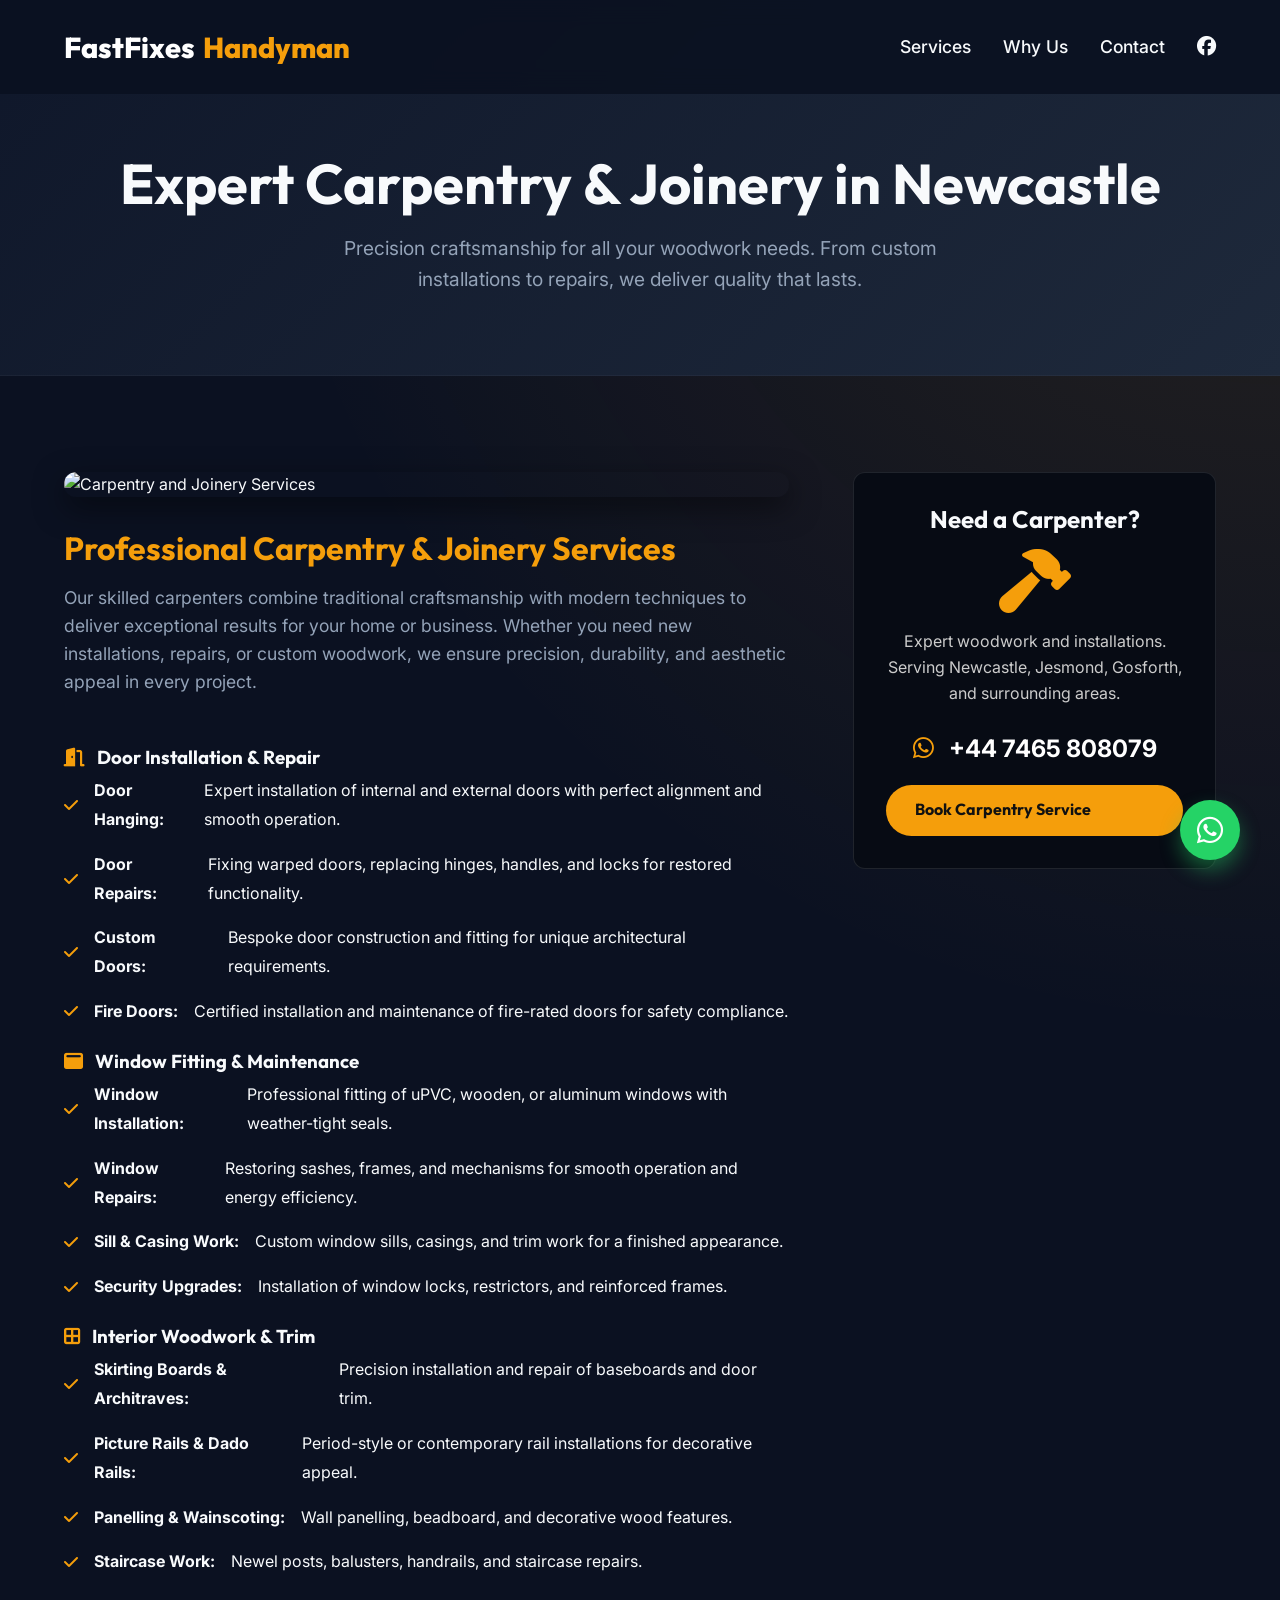
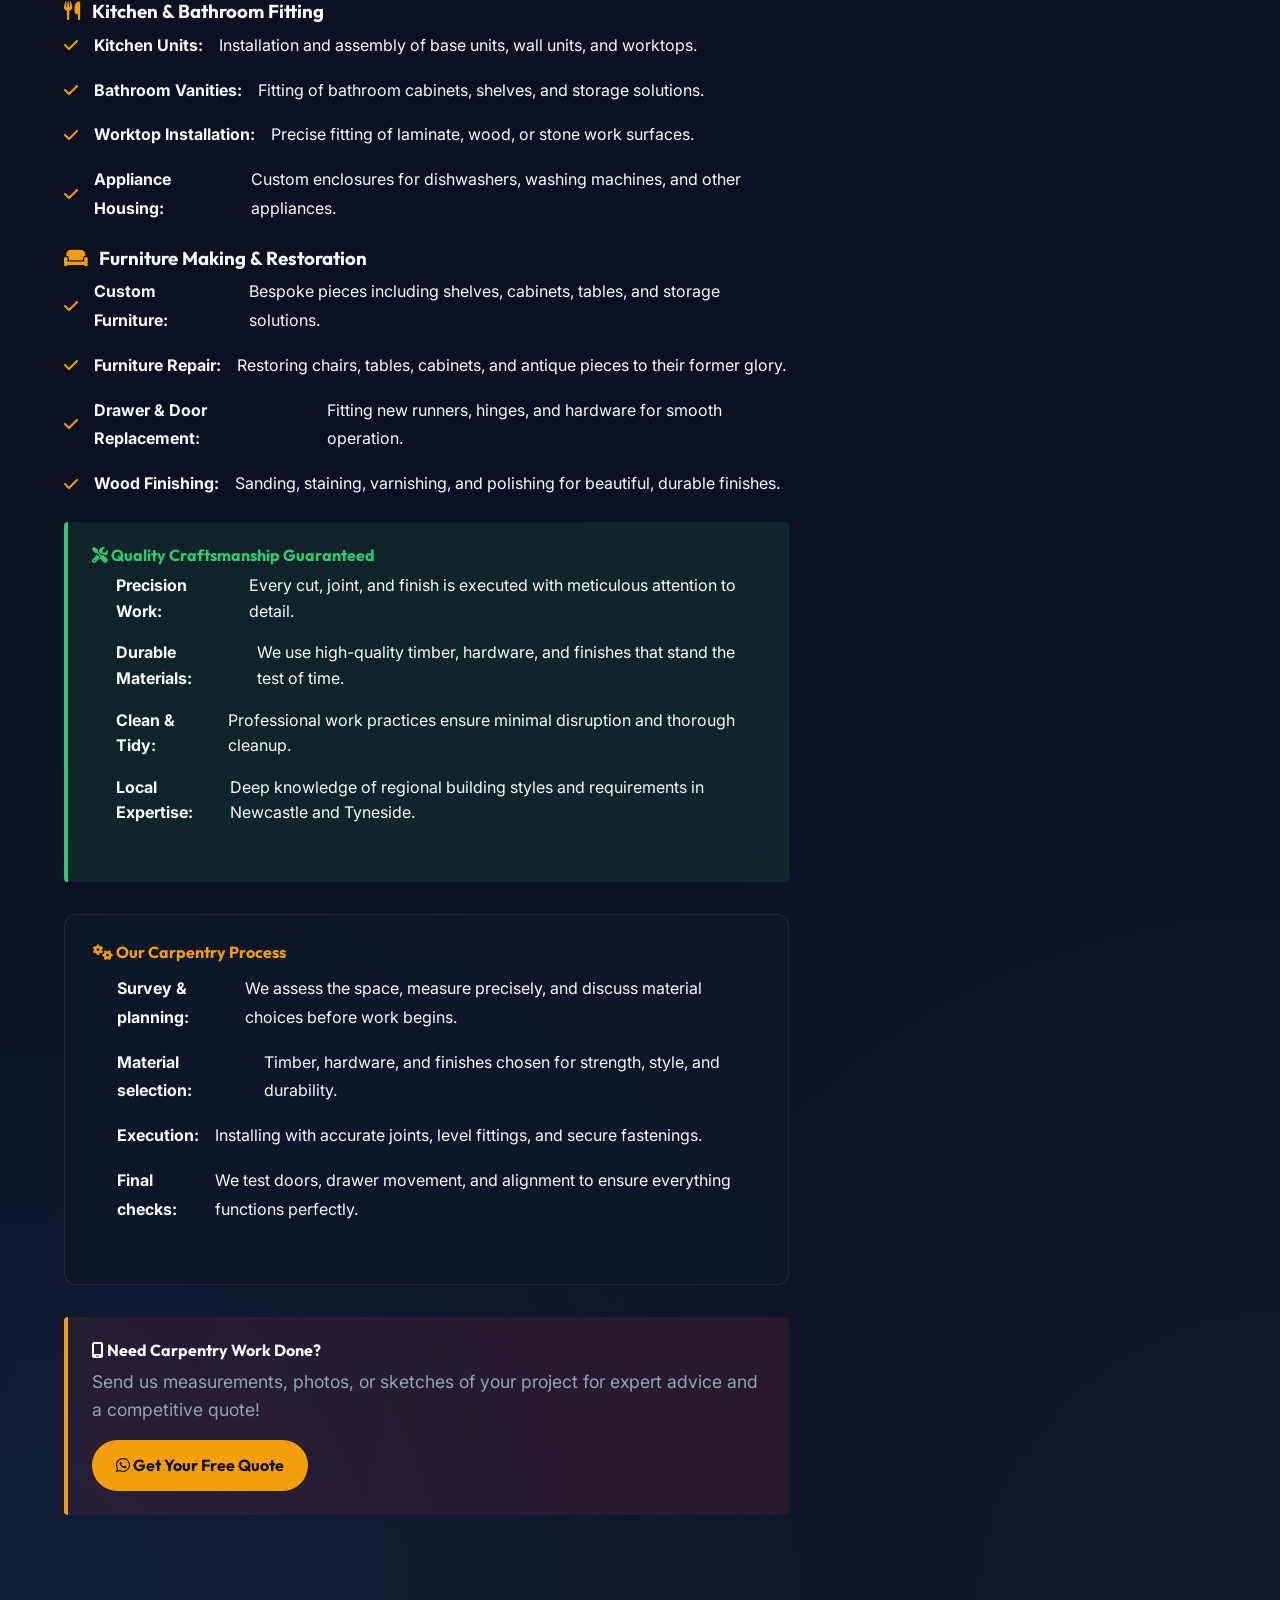
==== carpentry-joinery.html @ 3e8a2a98 "Add files via upload" ====
<!DOCTYPE html>
<html lang="en">
<head>
    <meta charset="UTF-8">
    <meta name="viewport" content="width=device-width, initial-scale=1.0">
    <title>Professional Carpentry & Joinery Services in Newcastle | FastFixes</title>
    <link rel="icon" href="assets/favicon.jpg" type="image/jpeg">
    <meta name="description" content="Expert carpentry and joinery services in Newcastle upon Tyne. Door hanging, window fitting, flooring, kitchen units, custom woodwork. Precision craftsmanship for homes and businesses.">
    <meta name="keywords" content="carpentry newcastle upon tyne, joinery services gosforth, door hanging jesmond, window fitting gateshead, flooring installation tyneside, kitchen fitting newcastle, custom woodwork">
    <meta name="geo.region" content="GB-NNY">
    <meta name="geo.placename" content="Newcastle upon Tyne">
    <meta name="geo.position" content="54.9783;-1.6178">
    <link rel="stylesheet" href="https://cdnjs.cloudflare.com/ajax/libs/font-awesome/6.4.0/css/all.min.css">
    <link rel="stylesheet" href="index.css">

    <!-- Schema.org Structured Data -->
    <script type="application/ld+json">
    {
        "@context": "https://schema.org",
        "@type": "Service",
        "name": "Carpentry & Joinery Services",
        "description": "Expert carpentry and joinery services in Newcastle upon Tyne. Door hanging, window fitting, flooring, kitchen units, custom woodwork. Precision craftsmanship for homes and businesses.",
        "provider": {
            "@type": "LocalBusiness",
            "@id": "https://handyman.fastfixes.co.uk/#organization",
            "name": "FastFixes Handyman",
            "telephone": "+44 7465 808079",
            "address": {
                "@type": "PostalAddress",
                "addressLocality": "Newcastle upon Tyne",
                "addressCountry": "GB"
            }
        },
        "areaServed": {
            "@type": "City",
            "name": "Newcastle upon Tyne"
        },
        "serviceType": "Carpentry and Joinery",
        "offers": {
            "@type": "Offer",
            "priceCurrency": "GBP",
            "availability": "https://schema.org/InStock"
        },
        "hasOfferCatalog": {
            "@type": "OfferCatalog",
            "name": "Carpentry Services",
            "itemListElement": [
                {
                    "@type": "Offer",
                    "itemOffered": {
                        "@type": "Service",
                        "name": "Door Installation",
                        "description": "Expert door hanging and repair services"
                    }
                },
                {
                    "@type": "Offer",
                    "itemOffered": {
                        "@type": "Service",
                        "name": "Window Fitting",
                        "description": "Professional window installation and repair"
                    }
                },
                {
                    "@type": "Offer",
                    "itemOffered": {
                        "@type": "Service",
                        "name": "Kitchen Fitting",
                        "description": "Kitchen unit installation and worktop fitting"
                    }
                },
                {
                    "@type": "Offer",
                    "itemOffered": {
                        "@type": "Service",
                        "name": "Custom Woodwork",
                        "description": "Bespoke furniture and woodwork creation"
                    }
                }
            ]
        }
    }
    </script>
</head>
<body>
    <!-- Floating WhatsApp Button -->
    <a href="https://wa.me/447465808079" target="_blank" class="whatsapp-float" aria-label="Contact FastFixes on WhatsApp">
        <i class="fa-brands fa-whatsapp"></i>
    </a>

    <header style="background: rgba(11, 17, 33, 0.9); backdrop-filter: blur(12px);">
        <div class="container nav-container">
            <a href="index.html" class="logo">FastFixes <span>Handyman</span></a>
            <ul class="nav-links">
                <li><a href="index.html#services">Services</a></li>
                <li><a href="index.html#why-us">Why Us</a></li>
                <li><a href="index.html#contact">Contact</a></li>
                <li><a href="https://facebook.com/" target="_blank" aria-label="Visit our Facebook page"><i class="fa-brands fa-facebook" style="font-size: 1.2rem;"></i></a></li>
            </ul>
            <div class="hamburger">
                <i class="fa-solid fa-bars"></i>
            </div>
        </div>
    </header>

    <section class="service-hero">
        <div class="container text-center">
            <h1>Expert Carpentry & Joinery in Newcastle</h1>
            <p>Precision craftsmanship for all your woodwork needs. From custom installations to repairs, we deliver quality that lasts.</p>
        </div>
    </section>

    <section class="section">
        <div class="container service-details">
            <div class="service-desc">
                <img src="assets/carpentry_joinery.jpg" alt="Carpentry and Joinery Services" style="width:100%; max-height: 500px; object-fit: cover; border-radius: 12px; margin-bottom: 2rem; box-shadow: 0 10px 30px rgba(0,0,0,0.5);">

                <h2 style="font-size: 2rem; color: var(--primary); margin-bottom: 1rem;">Professional Carpentry & Joinery Services</h2>
                <p>Our skilled carpenters combine traditional craftsmanship with modern techniques to deliver exceptional results for your home or business. Whether you need new installations, repairs, or custom woodwork, we ensure precision, durability, and aesthetic appeal in every project.</p>
                <br>

                <h3><i class="fa-solid fa-door-open" style="color: var(--primary); margin-right: 8px;"></i> Door Installation & Repair</h3>
                <ul style="margin-top: 0.5rem; line-height: 1.8; margin-bottom: 1.5rem;">
                    <li><i class="fa-solid fa-check text-primary"></i> <strong>Door Hanging:</strong> Expert installation of internal and external doors with perfect alignment and smooth operation.</li>
                    <li><i class="fa-solid fa-check text-primary"></i> <strong>Door Repairs:</strong> Fixing warped doors, replacing hinges, handles, and locks for restored functionality.</li>
                    <li><i class="fa-solid fa-check text-primary"></i> <strong>Custom Doors:</strong> Bespoke door construction and fitting for unique architectural requirements.</li>
                    <li><i class="fa-solid fa-check text-primary"></i> <strong>Fire Doors:</strong> Certified installation and maintenance of fire-rated doors for safety compliance.</li>
                </ul>

                <h3><i class="fa-solid fa-window-maximize" style="color: var(--primary); margin-right: 8px;"></i> Window Fitting & Maintenance</h3>
                <ul style="margin-top: 0.5rem; line-height: 1.8; margin-bottom: 1.5rem;">
                    <li><i class="fa-solid fa-check text-primary"></i> <strong>Window Installation:</strong> Professional fitting of uPVC, wooden, or aluminum windows with weather-tight seals.</li>
                    <li><i class="fa-solid fa-check text-primary"></i> <strong>Window Repairs:</strong> Restoring sashes, frames, and mechanisms for smooth operation and energy efficiency.</li>
                    <li><i class="fa-solid fa-check text-primary"></i> <strong>Sill & Casing Work:</strong> Custom window sills, casings, and trim work for a finished appearance.</li>
                    <li><i class="fa-solid fa-check text-primary"></i> <strong>Security Upgrades:</strong> Installation of window locks, restrictors, and reinforced frames.</li>
                </ul>

                <h3><i class="fa-solid fa-border-all" style="color: var(--primary); margin-right: 8px;"></i> Interior Woodwork & Trim</h3>
                <ul style="margin-top: 0.5rem; line-height: 1.8; margin-bottom: 1.5rem;">
                    <li><i class="fa-solid fa-check text-primary"></i> <strong>Skirting Boards & Architraves:</strong> Precision installation and repair of baseboards and door trim.</li>
                    <li><i class="fa-solid fa-check text-primary"></i> <strong>Picture Rails & Dado Rails:</strong> Period-style or contemporary rail installations for decorative appeal.</li>
                    <li><i class="fa-solid fa-check text-primary"></i> <strong>Panelling & Wainscoting:</strong> Wall panelling, beadboard, and decorative wood features.</li>
                    <li><i class="fa-solid fa-check text-primary"></i> <strong>Staircase Work:</strong> Newel posts, balusters, handrails, and staircase repairs.</li>
                </ul>

                <h3><i class="fa-solid fa-utensils" style="color: var(--primary); margin-right: 8px;"></i> Kitchen & Bathroom Fitting</h3>
                <ul style="margin-top: 0.5rem; line-height: 1.8; margin-bottom: 1.5rem;">
                    <li><i class="fa-solid fa-check text-primary"></i> <strong>Kitchen Units:</strong> Installation and assembly of base units, wall units, and worktops.</li>
                    <li><i class="fa-solid fa-check text-primary"></i> <strong>Bathroom Vanities:</strong> Fitting of bathroom cabinets, shelves, and storage solutions.</li>
                    <li><i class="fa-solid fa-check text-primary"></i> <strong>Worktop Installation:</strong> Precise fitting of laminate, wood, or stone work surfaces.</li>
                    <li><i class="fa-solid fa-check text-primary"></i> <strong>Appliance Housing:</strong> Custom enclosures for dishwashers, washing machines, and other appliances.</li>
                </ul>

                <h3><i class="fa-solid fa-couch" style="color: var(--primary); margin-right: 8px;"></i> Furniture Making & Restoration</h3>
                <ul style="margin-top: 0.5rem; line-height: 1.8; margin-bottom: 1.5rem;">
                    <li><i class="fa-solid fa-check text-primary"></i> <strong>Custom Furniture:</strong> Bespoke pieces including shelves, cabinets, tables, and storage solutions.</li>
                    <li><i class="fa-solid fa-check text-primary"></i> <strong>Furniture Repair:</strong> Restoring chairs, tables, cabinets, and antique pieces to their former glory.</li>
                    <li><i class="fa-solid fa-check text-primary"></i> <strong>Drawer & Door Replacement:</strong> Fitting new runners, hinges, and hardware for smooth operation.</li>
                    <li><i class="fa-solid fa-check text-primary"></i> <strong>Wood Finishing:</strong> Sanding, staining, varnishing, and polishing for beautiful, durable finishes.</li>
                </ul>

                <div style="background: rgba(46, 204, 113, 0.1); border-left: 4px solid #2ecc71; padding: 1.5rem; border-radius: 4px; margin-top: 1rem; margin-bottom: 2rem;">
                    <h4 style="margin-bottom: 0.5rem; color: #2ecc71;"><i class="fa-solid fa-tools"></i> Quality Craftsmanship Guaranteed</h4>
                    <ul style="margin-left: 1.5rem; margin-top: 0.5rem;">
                        <li><strong>Precision Work:</strong> Every cut, joint, and finish is executed with meticulous attention to detail.</li>
                        <li><strong>Durable Materials:</strong> We use high-quality timber, hardware, and finishes that stand the test of time.</li>
                        <li><strong>Clean & Tidy:</strong> Professional work practices ensure minimal disruption and thorough cleanup.</li>
                        <li><strong>Local Expertise:</strong> Deep knowledge of regional building styles and requirements in Newcastle and Tyneside.</li>
                    </ul>
                </div>

                <div style="background: rgba(15, 23, 42, 0.95); border-radius: 12px; border: 1px solid rgba(245, 158, 11, 0.12); padding: 1.75rem; margin-bottom: 2rem;">
                    <h4 style="margin-bottom: 0.75rem; color: var(--primary);"><i class="fa-solid fa-cogs"></i> Our Carpentry Process</h4>
                    <ul style="margin-left: 1.5rem; margin-top: 0.5rem; color: var(--text-main); line-height: 1.8;">
                        <li><strong>Survey & planning:</strong> We assess the space, measure precisely, and discuss material choices before work begins.</li>
                        <li><strong>Material selection:</strong> Timber, hardware, and finishes chosen for strength, style, and durability.</li>
                        <li><strong>Execution:</strong> Installing with accurate joints, level fittings, and secure fastenings.</li>
                        <li><strong>Final checks:</strong> We test doors, drawer movement, and alignment to ensure everything functions perfectly.</li>
                    </ul>
                </div>

                <div style="background: rgba(230, 57, 70, 0.1); border-left: 4px solid var(--primary); padding: 1.5rem; border-radius: 4px;">
                    <h4 style="margin-bottom: 0.5rem;"><i class="fa-solid fa-mobile-screen"></i> Need Carpentry Work Done?</h4>
                    <p style="margin-bottom: 1rem;">Send us measurements, photos, or sketches of your project for expert advice and a competitive quote!</p>
                    <a href="https://wa.me/447465808079" target="_blank" class="btn" style="display: inline-block; padding: 0.8rem 1.5rem;"><i class="fa-brands fa-whatsapp"></i> Get Your Free Quote</a>
                </div>
            </div>

            <div class="service-sidebar" style="background: #070B14; border: 1px solid rgba(255,255,255,0.1); padding: 2rem; border-radius: 12px; height: fit-content; text-align: center;">
                <h3 style="margin-bottom: 1rem;">Need a Carpenter?</h3>
                <i class="fa-solid fa-hammer text-primary" style="font-size: 4rem; margin-bottom: 1rem;"></i>
                <p style="margin-bottom: 1.5rem; color: #ccc;">Expert woodwork and installations. Serving Newcastle, Jesmond, Gosforth, and surrounding areas.</p>
                <div style="font-size: 1.5rem; font-weight: bold; margin-bottom: 1rem; color: white;">
                    <i class="fa-brands fa-whatsapp text-primary" style="margin-right: 10px;"></i>
                    <a href="https://wa.me/447465808079" style="color: white; text-decoration: none;">+44 7465 808079</a>
                </div>
                <a href="https://wa.me/447465808079" target="_blank" class="btn" style="width: 100%;">Book Carpentry Service</a>
            </div>
        </div>
    </section>
</body>
</html>
---- index.css ----
@import url('https://fonts.googleapis.com/css2?family=Outfit:wght@300;400;500;600;700;800&family=Inter:wght@400;500;600&display=swap');

:root {
  --bg-color: #0B1121;
  --bg-card: #151E32;
  --bg-card-hover: #1E293B;
  --text-main: #F8FAFC;
  --text-muted: #94A3B8;
  --primary: #F59E0B; /* Vibrant amber/gold */
  --primary-hover: #D97706;
  --accent: #3B82F6; /* Blue contrast */
  --accent-secondary: #10B981; /* Emerald green */
  --accent-warm: #F97316; /* Warm orange */
  --transition: all 0.3s cubic-bezier(0.4, 0, 0.2, 1);
  --radius: 12px;
  --shadow: 0 24px 48px rgba(0, 0, 0, 0.32);
  --bg-gradient: radial-gradient(circle at top right, rgba(245, 158, 11, 0.12), transparent 30%), radial-gradient(circle at bottom left, rgba(59, 130, 246, 0.1), transparent 25%);
  --space-xs: 0.5rem;
  --space-sm: 1rem;
  --space-md: 2rem;
  --space-lg: 3rem;
}

* {
  margin: 0;
  padding: 0;
  box-sizing: border-box;
}

html {
  scroll-behavior: smooth;
  font-family: 'Inter', sans-serif;
  background-color: var(--bg-color);
  color: var(--text-main);
  line-height: 1.6;
}

h1, h2, h3, h4, h5, h6 {
  font-family: 'Outfit', sans-serif;
  font-weight: 700;
  line-height: 1.2;
}

a {
  text-decoration: none;
  color: inherit;
  transition: var(--transition);
}

img {
  max-width: 100%;
  height: auto;
  display: block;
}

/* Typography & Utilities */
.text-primary { color: var(--primary); }
.text-center { text-align: center; }
.section-title {
  font-size: 2.5rem;
  margin-bottom: 1rem;
  text-align: center;
}
.section-subtitle {
  text-align: center;
  color: var(--text-muted);
  max-width: 600px;
  margin: 0 auto 4rem auto;
  font-size: 1.1rem;
}

.container {
  max-width: 1200px;
  margin: 0 auto;
  padding: 0 1.5rem;
}

.section {
  padding: 6rem 0;
}

/* Design recommendation helpers */
.design-recommendations {
  display: grid;
  gap: 3rem;
}
.design-section {
  background: linear-gradient(180deg, rgba(21, 30, 50, 0.95), rgba(15, 23, 42, 0.95));
  border: 1px solid rgba(245, 158, 11, 0.12);
  border-radius: var(--radius);
  padding: 2.5rem;
  box-shadow: 0 20px 40px rgba(0, 0, 0, 0.25);
}
.design-section h2 {
  font-size: 2rem;
  margin-bottom: 1.5rem;
}
.rec-grid {
  display: grid;
  grid-template-columns: repeat(auto-fit, minmax(240px, 1fr));
  gap: 1.5rem;
}
.rec-item {
  background: rgba(255, 255, 255, 0.03);
  border-radius: 1rem;
  border: 1px solid rgba(255, 255, 255, 0.08);
  padding: 1.5rem;
}
.rec-item h4 {
  margin-bottom: 0.85rem;
}
.rec-item code {
  display: block;
  margin-top: 0.75rem;
  padding: 1rem;
  border-radius: 0.75rem;
  background: rgba(15, 23, 42, 0.8);
  color: var(--text-main);
  font-size: 0.95rem;
  overflow-x: auto;
}
.priority-section {
  border-color: rgba(59, 130, 246, 0.2);
}

/* Header & Nav */
header {
  position: fixed;
  top: 0;
  left: 0;
  width: 100%;
  padding: 1.5rem 0;
  z-index: 1000;
  transition: var(--transition);
  background: transparent;
}
header.scrolled {
  background: rgba(11, 17, 33, 0.9);
  backdrop-filter: blur(12px);
  padding: 1rem 0;
  box-shadow: 0 4px 30px rgba(0, 0, 0, 0.5);
}

.nav-container {
  display: flex;
  justify-content: space-between;
  align-items: center;
}

.logo {
  font-family: 'Outfit', sans-serif;
  font-size: 1.8rem;
  font-weight: 800;
  color: #fff;
  display: flex;
  align-items: center;
  gap: 0.5rem;
}
.logo span {
  color: var(--primary);
}

.nav-links {
  display: flex;
  gap: 2rem;
  list-style: none;
}
.nav-links a {
  font-weight: 500;
  font-size: 1.1rem;
  position: relative;
}
.nav-links a::after {
  content: '';
  position: absolute;
  bottom: -4px;
  left: 0;
  width: 0%;
  height: 2px;
  background-color: var(--primary);
  transition: var(--transition);
}
.nav-links a:hover::after {
  width: 100%;
}

.btn {
  display: inline-flex;
  align-items: center;
  gap: 0.5rem;
  background-color: var(--primary);
  color: #111;
  padding: 0.8rem 1.8rem;
  border-radius: 50px;
  font-weight: 700;
  font-family: 'Outfit', sans-serif;
  transition: var(--transition);
  cursor: pointer;
  border: none;
}
.btn:hover {
  background-color: var(--primary-hover);
  transform: translateY(-2px);
  box-shadow: 0 10px 20px rgba(245, 158, 11, 0.3);
}

.btn-outline {
  background-color: transparent;
  border: 2px solid var(--primary);
  color: var(--primary);
}
.btn-outline:hover {
  background-color: var(--primary);
  color: #111;
}

/* Mobile Menu */
.hamburger {
  display: none;
  cursor: pointer;
  font-size: 1.5rem;
  color: var(--primary);
}

/* Hero Section */
.hero {
  height: 100vh;
  min-height: 600px;
  display: flex;
  align-items: center;
  position: relative;
  overflow: hidden;
  padding-top: 80px;
}
.hero-bg {
  position: absolute;
  top: 0;
  left: 0;
  width: 100%;
  height: 100%;
  background-size: cover;
  background-position: center;
  z-index: -2;
  filter: brightness(0.4);
}
.hero-gradient {
  position: absolute;
  top: 0;
  left: 0;
  width: 100%;
  height: 100%;
  background: linear-gradient(135deg, rgba(11,17,33,1) 0%, rgba(11,17,33,0.3) 100%);
  z-index: -1;
}

.hero-content {
  max-width: 800px;
}
.hero-tag {
  display: inline-block;
  padding: 0.4rem 1rem;
  background: rgba(245, 158, 11, 0.2);
  color: var(--primary);
  border-radius: 50px;
  font-size: 0.9rem;
  font-weight: 600;
  margin-bottom: 1.5rem;
  border: 1px solid rgba(245, 158, 11, 0.3);
}
.hero h1 {
  font-size: 4rem;
  margin-bottom: 1.5rem;
}
.hero p {
  font-size: 1.2rem;
  color: var(--text-muted);
  margin-bottom: 2.5rem;
  max-width: 600px;
}

.hero-btns {
  display: flex;
  gap: 1rem;
}

/* Services Grid */
.services-grid {
  display: grid;
  grid-template-columns: repeat(auto-fit, minmax(320px, 1fr));
  gap: 2rem;
}

.service-card {
  background: var(--bg-card);
  border-radius: var(--radius);
  overflow: hidden;
  transition: var(--transition);
  border: 1px solid rgba(255, 255, 255, 0.05);
  position: relative;
  top: 0;
}
.service-card:hover {
  transform: translateY(-10px);
  box-shadow: 0 20px 40px rgba(0, 0, 0, 0.4);
  background: var(--bg-card-hover);
  border-color: rgba(245, 158, 11, 0.3);
}

.service-img-wrapper {
  height: 220px;
  overflow: hidden;
  position: relative;
}

/* Use abstract gradients for services without images */
.service-img-wrapper.abstract-1 { background: linear-gradient(135deg, #FF9A9E 0%, #FECFEF 99%, #FECFEF 100%); }
.service-img-wrapper.abstract-2 { background: linear-gradient(120deg, #84fab0 0%, #8fd3f4 100%); }
.service-img-wrapper.abstract-3 { background: linear-gradient(120deg, #e0c3fc 0%, #8ec5fc 100%); }
.service-img-wrapper.abstract-4 { background: linear-gradient(120deg, #fccb90 0%, #d57eeb 100%); }
.service-img-wrapper.abstract-5 { background: linear-gradient(120deg, #f093fb 0%, #f5576c 100%); }
.service-img-wrapper.abstract-6 { background: linear-gradient(120deg, #4facfe 0%, #00f2fe 100%); }
.service-img-wrapper.abstract-7 { background: linear-gradient(120deg, #43e97b 0%, #38f9d7 100%); }

.service-img-wrapper img {
  width: 100%;
  height: 100%;
  object-fit: cover;
  transition: transform 0.6s ease;
}
.service-card:hover .service-img-wrapper img {
  transform: scale(1.1);
}
.service-img-wrapper::after {
  content: '';
  position: absolute;
  bottom: 0;
  left: 0;
  width: 100%;
  height: 50%;
  background: linear-gradient(to top, var(--bg-card), transparent);
}

.service-content {
  padding: 2rem;
}
.service-content h3 {
  font-size: 1.5rem;
  margin-bottom: 1rem;
}
.service-content p {
  color: var(--text-muted);
  margin-bottom: 1.5rem;
  font-size: 0.95rem;
}
.service-link {
  color: var(--primary);
  font-weight: 600;
  display: inline-flex;
  align-items: center;
  gap: 0.5rem;
}
.service-link:hover {
  color: var(--primary-hover);
  gap: 0.8rem;
}

/* Floating WhatsApp Button */
.whatsapp-float {
  position: fixed;
  width: 60px;
  height: 60px;
  bottom: 40px;
  right: 40px;
  background-color: #25d366;
  color: #FFF;
  border-radius: 50px;
  text-align: center;
  font-size: 30px;
  box-shadow: 0 10px 20px rgba(37, 211, 102, 0.4);
  z-index: 100;
  display: flex;
  align-items: center;
  justify-content: center;
  transition: all 0.3s ease;
  text-decoration: none;
}
.whatsapp-float:hover {
  transform: translateY(-5px) scale(1.05);
  box-shadow: 0 15px 25px rgba(37, 211, 102, 0.5);
}

/* Service Detail Pages */
.service-hero {
  padding: 150px 0 80px 0;
  background: linear-gradient(135deg, #0f172a 0%, #1e293b 100%);
  text-align: center;
  border-bottom: 1px solid rgba(255,255,255,0.05);
}
.service-hero h1 {
  font-size: 3.5rem;
  margin-bottom: 1rem;
}
.service-hero p {
  font-size: 1.2rem;
  color: var(--text-muted);
  max-width: 700px;
  margin: 0 auto;
}

.service-details {
  display: grid;
  grid-template-columns: 2fr 1fr;
  gap: 4rem;
}
.service-desc h2 {
  font-size: 2rem;
  margin-bottom: 1.5rem;
  color: var(--primary);
}
.service-desc p {
  color: var(--text-muted);
  margin-bottom: 1.5rem;
  font-size: 1.1rem;
}
.service-desc ul {
  list-style: none;
  margin-bottom: 2rem;
}
.service-desc ul li {
  margin-bottom: 1rem;
  color: var(--text-main);
  display: flex;
  align-items: center;
  gap: 1rem;
}
.service-desc ul li i {
  color: var(--primary);
}

.service-sidebar {
  background: var(--bg-card);
  padding: 2.5rem;
  border-radius: var(--radius);
  border: 1px solid rgba(255,255,255,0.05);
  position: sticky;
  top: 100px;
}
.service-sidebar h3 {
  margin-bottom: 1.5rem;
  font-size: 1.5rem;
}
.service-sidebar p {
  color: var(--text-muted);
  margin-bottom: 2rem;
}

/* Footer */
footer {
  background-color: #070B14;
  padding: 4rem 0 2rem 0;
  border-top: 1px solid rgba(255,255,255,0.05);
}
.footer-grid {
  display: grid;
  grid-template-columns: repeat(auto-fit, minmax(250px, 1fr));
  gap: 3rem;
  margin-bottom: 3rem;
}
.footer-col h4 {
  font-size: 1.2rem;
  margin-bottom: 1.5rem;
  color: #fff;
}
.footer-col p {
  color: var(--text-muted);
  margin-bottom: 1rem;
}
.footer-col ul {
  list-style: none;
}
.footer-col ul li {
  margin-bottom: 0.8rem;
}
.footer-col ul li a {
  color: var(--text-muted);
}
.footer-col ul li a:hover {
  color: var(--primary);
}
.footer-bottom {
  text-align: center;
  padding-top: 2rem;
  border-top: 1px solid rgba(255,255,255,0.05);
  color: var(--text-muted);
}

/* Responsive */
@media (max-width: 900px) {
  .hero h1 { font-size: 3rem; }
  .service-details { grid-template-columns: 1fr; }
}

@media (max-width: 768px) {
  .nav-links {
    position: fixed;
    top: 0;
    right: -100%;
    width: 250px;
    height: 100vh;
    background: var(--bg-card);
    flex-direction: column;
    padding: 80px 2rem;
    box-shadow: -5px 0 20px rgba(0,0,0,0.5);
    transition: right 0.3s ease;
  }
  .nav-links.active {
    right: 0;
  }
  .hamburger {
    display: block;
    z-index: 1001;
  }
  .hero-btns {
    flex-direction: column;
  }
  .hero h1 { font-size: 2.5rem; }
}

/* Enhanced Hero Section */
.hero-features {
  display: flex;
  gap: 2rem;
  justify-content: center;
  margin: 2rem 0;
  flex-wrap: wrap;
}

.feature-item {
  display: flex;
  align-items: center;
  gap: 0.5rem;
  background: rgba(255, 255, 255, 0.1);
  padding: 0.5rem 1rem;
  border-radius: 25px;
  font-size: 0.9rem;
  font-weight: 500;
}

.hero-stats {
  display: flex;
  gap: 2rem;
  justify-content: center;
  margin-top: 2rem;
  flex-wrap: wrap;
}

.stat {
  text-align: center;
}

.stat strong {
  display: block;
  font-size: 2rem;
  color: var(--primary);
  font-weight: 800;
}

.stat span {
  font-size: 0.9rem;
  color: var(--text-muted);
  font-weight: 500;
}

/* Design and accessibility improvements */
body {
  background-image: var(--bg-gradient), radial-gradient(circle at bottom right, rgba(255, 255, 255, 0.03), transparent 40%);
  background-color: var(--bg-color);
}
.hero {
  min-height: 85vh;
}
.hero h1 {
  font-size: clamp(2.8rem, 5vw, 4.5rem);
  letter-spacing: -0.03em;
  text-shadow: 0 16px 40px rgba(0, 0, 0, 0.25);
}
.hero p {
  font-size: clamp(1rem, 1.25vw, 1.2rem);
  max-width: 680px;
}
.hero .hero-tag {
  letter-spacing: 0.08em;
}
.service-card {
  background: linear-gradient(180deg, rgba(21, 30, 50, 0.9), rgba(15, 23, 42, 0.95));
}
.service-card:hover {
  transform: translateY(-14px);
}
.service-link {
  color: var(--accent);
}
.service-link:hover {
  color: var(--accent-secondary);
}
.badge {
  display: inline-flex;
  align-items: center;
  gap: 0.4rem;
  padding: 0.45rem 0.85rem;
  border-radius: 999px;
  background: rgba(245, 158, 11, 0.15);
  color: var(--primary);
  font-weight: 700;
  font-size: 0.85rem;
}
.btn,
.nav-links a,
a {
  outline-offset: 4px;
}
a:focus-visible,
button:focus-visible,
input:focus-visible,
textarea:focus-visible {
  outline: 2px solid var(--primary);
  outline-offset: 3px;
}
@media (max-width: 900px) {
  .design-section {
    padding: 2rem;
  }
}
@media (max-width: 768px) {
  .hero h1 { font-size: 2.2rem; }
  .hero p { font-size: 1rem; }
  .service-card { border-radius: 1.25rem; }
  .design-section { padding: 1.5rem; }
}

/* Testimonials Section */
.testimonials-grid {
  display: grid;
  grid-template-columns: repeat(auto-fit, minmax(300px, 1fr));
  gap: 2rem;
  margin-top: 3rem;
}

.testimonial-card {
  background: var(--bg-card);
  padding: 2rem;
  border-radius: var(--radius);
  border: 1px solid rgba(255,255,255,0.05);
  transition: var(--transition);
}

.testimonial-card:hover {
  transform: translateY(-5px);
  box-shadow: 0 10px 30px rgba(0,0,0,0.3);
}

.testimonial-content .stars {
  color: #FFD700;
  margin-bottom: 1rem;
}

.testimonial-content p {
  color: var(--text-muted);
  font-style: italic;
  margin-bottom: 1.5rem;
  line-height: 1.6;
}

.testimonial-author strong {
  color: var(--text-main);
  display: block;
  margin-bottom: 0.25rem;
}

.testimonial-author span {
  color: var(--text-muted);
  font-size: 0.9rem;
}

/* FAQ Section */
.faq-grid {
  display: grid;
  grid-template-columns: repeat(auto-fit, minmax(400px, 1fr));
  gap: 2rem;
  margin-top: 3rem;
}

.faq-item {
  background: var(--bg-card);
  padding: 2rem;
  border-radius: var(--radius);
  border: 1px solid rgba(255,255,255,0.05);
}

.faq-item h3 {
  color: var(--text-main);
  margin-bottom: 1rem;
  font-size: 1.1rem;
  display: flex;
  align-items: flex-start;
  gap: 0.75rem;
}

.faq-item p {
  color: var(--text-muted);
  line-height: 1.6;
  margin-left: 2rem;
}

/* CTA Section */
.cta-section {
  padding: 4rem 0;
}

.cta-section h2 {
  font-size: 2.5rem;
  margin-bottom: 1rem;
}

.cta-section p {
  font-size: 1.2rem;
  margin-bottom: 2rem;
  max-width: 600px;
  margin-left: auto;
  margin-right: auto;
}

.cta-buttons {
  display: flex;
  gap: 1rem;
  justify-content: center;
  margin-bottom: 2rem;
  flex-wrap: wrap;
}

.cta-features {
  display: flex;
  gap: 2rem;
  justify-content: center;
  flex-wrap: wrap;
}

.cta-features span {
  display: flex;
  align-items: center;
  gap: 0.5rem;
  font-weight: 500;
}

/* Mobile Responsive Enhancements */
@media (max-width: 768px) {
  .hero-features {
    gap: 1rem;
  }
  
  .feature-item {
    font-size: 0.8rem;
    padding: 0.4rem 0.8rem;
  }
  
  .hero-stats {
    gap: 1.5rem;
  }
  
  .stat strong {
    font-size: 1.5rem;
  }
  
  .testimonials-grid {
    grid-template-columns: 1fr;
  }
  
  .faq-grid {
    grid-template-columns: 1fr;
  }
  
  .faq-item h3 {
    font-size: 1rem;
  }
  
  .faq-item p {
    margin-left: 0;
  }
  
  .cta-buttons {
    flex-direction: column;
    align-items: center;
  }
  
  .cta-features {
    flex-direction: column;
    align-items: center;
    gap: 1rem;
  }
}
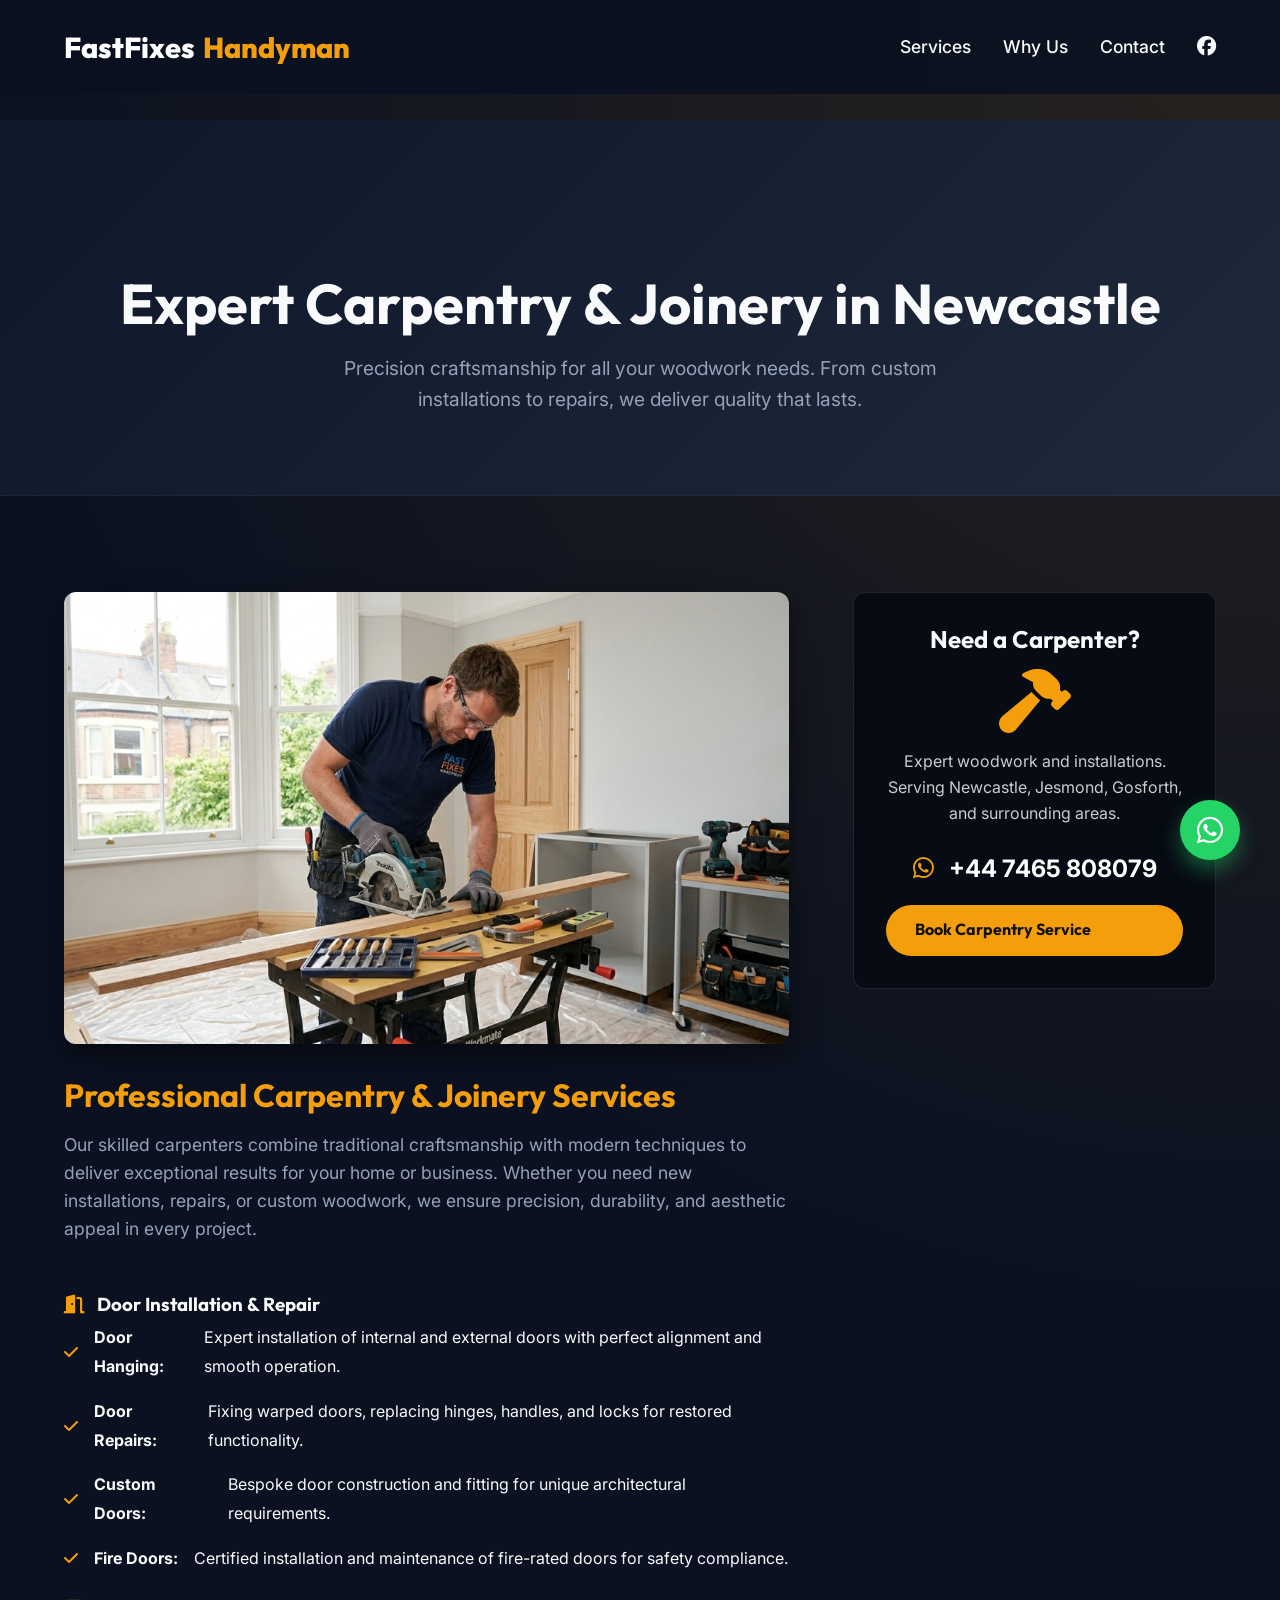
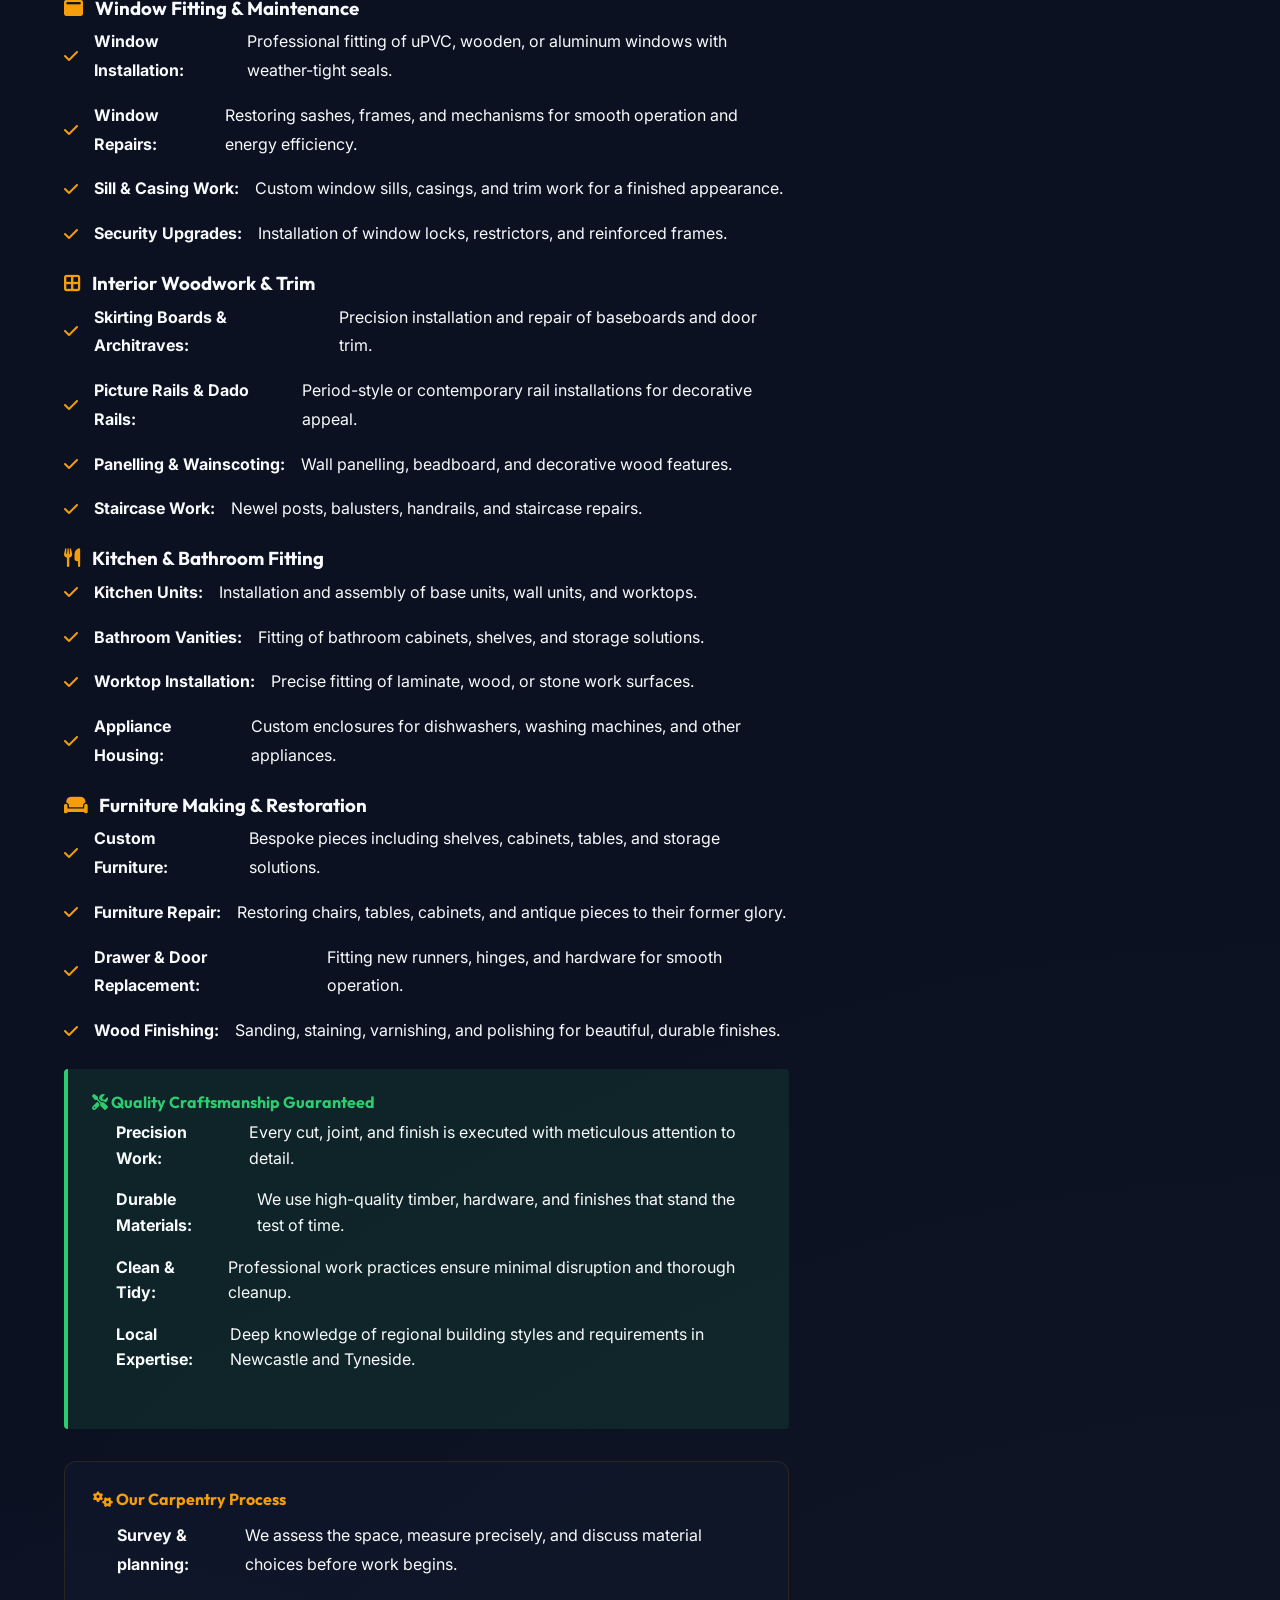
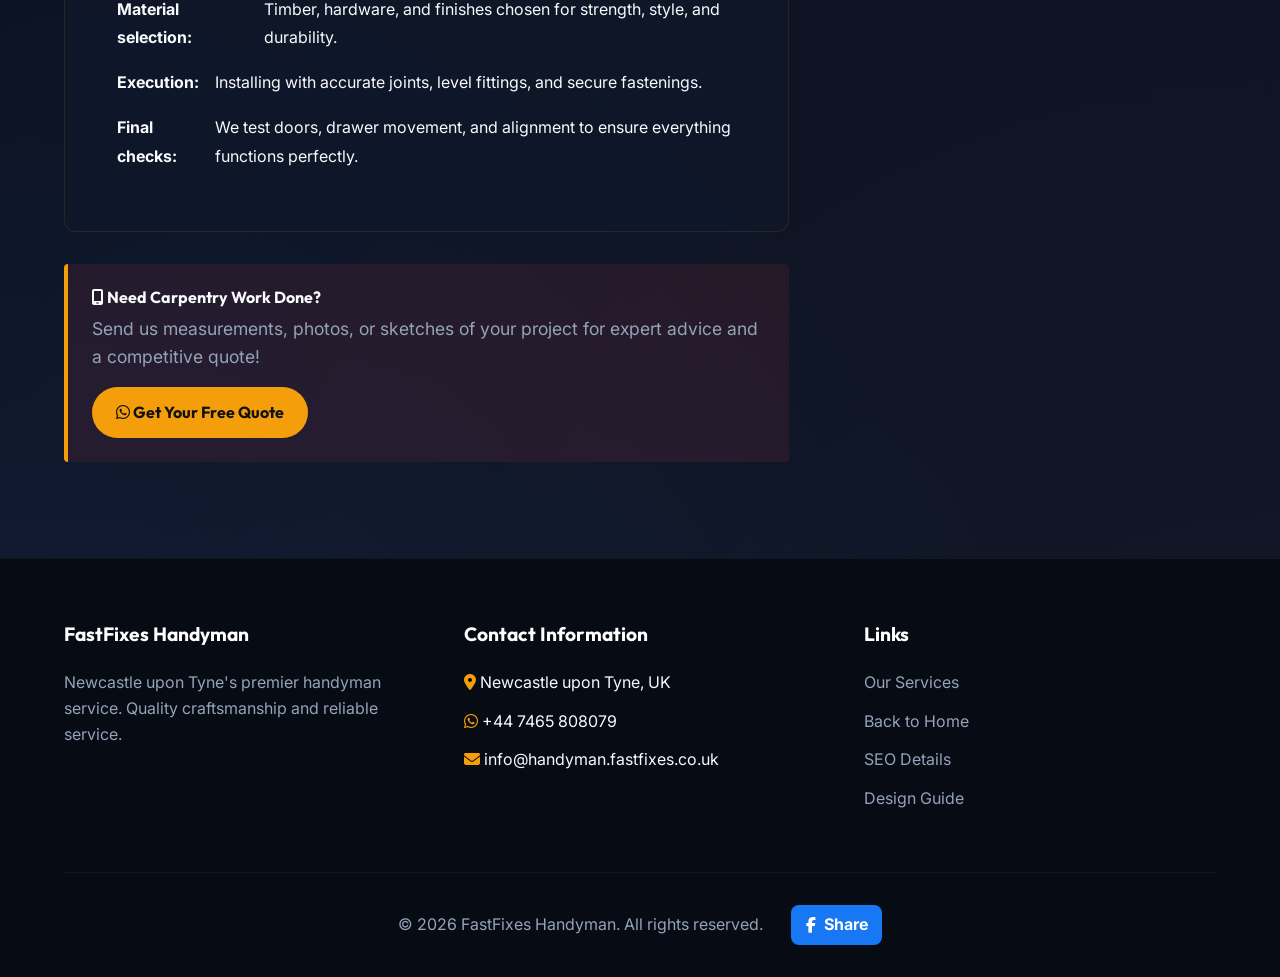
==== commit 75142f91: "commit" ====
--- a/carpentry-joinery.html
+++ b/carpentry-joinery.html
@@ -198,5 +198,37 @@
             </div>
         </div>
     </section>
+    <!-- Footer -->
+    <footer id="contact">
+        <div class="container">
+            <div class="footer-grid">
+                <div class="footer-col">
+                    <h4>FastFixes Handyman</h4>
+                    <p>Newcastle upon Tyne's premier handyman service. Quality craftsmanship and reliable service.</p>
+                </div>
+                <div class="footer-col">
+                    <h4>Contact Information</h4>
+                    <ul>
+                        <li><i class="fa-solid fa-location-dot text-primary"></i> Newcastle upon Tyne, UK</li>
+                        <li><i class="fa-brands fa-whatsapp text-primary"></i> +44 7465 808079</li>
+                        <li><i class="fa-solid fa-envelope text-primary"></i> info@handyman.fastfixes.co.uk</li>
+                    </ul>
+                </div>
+                <div class="footer-col">
+                    <h4>Links</h4>
+                    <ul>
+                        <li><a href="index.html#services">Our Services</a></li>
+                        <li><a href="index.html">Back to Home</a></li>
+                        <li><a href="seo-details.html">SEO Details</a></li>
+                        <li><a href="design-recommendations.html">Design Guide</a></li>
+                    </ul>
+                </div>
+            </div>
+            <div class="footer-bottom">
+                <p>&copy; 2026 FastFixes Handyman. All rights reserved.</p>
+                <a href="#" class="fb-share" aria-label="Share on Facebook"><i class="fa-brands fa-facebook-f"></i> Share</a>
+            </div>
+        </div>
+    </footer>
 </body>
 </html>
--- a/index.css
+++ b/index.css
@@ -11,6 +11,47 @@
   --accent: #3B82F6; /* Blue contrast */
   --accent-secondary: #10B981; /* Emerald green */
   --accent-warm: #F97316; /* Warm orange */
+
+.cookie-consent {
+  position: fixed;
+  bottom: 1rem;
+  left: 1rem;
+  right: 1rem;
+  z-index: 1100;
+  background: rgba(15, 23, 42, 0.96);
+  border: 1px solid rgba(245, 158, 11, 0.25);
+  box-shadow: 0 20px 40px rgba(0, 0, 0, 0.35);
+  border-radius: 18px;
+  padding: 1.25rem 1.5rem;
+  display: flex;
+  flex-wrap: wrap;
+  gap: 1rem;
+  align-items: center;
+  justify-content: space-between;
+}
+.cookie-consent-hidden {
+  opacity: 0;
+  transform: translateY(20px);
+  transition: opacity 0.3s ease, transform 0.3s ease;
+  pointer-events: none;
+}
+.cookie-message {
+  flex: 1 1 320px;
+  color: var(--text-main);
+  font-size: 0.95rem;
+  line-height: 1.6;
+}
+.cookie-actions {
+  display: flex;
+  align-items: center;
+  gap: 0.75rem;
+  flex: 0 0 auto;
+}
+.cookie-actions .btn {
+  font-size: 0.95rem;
+  padding: 0.8rem 1.25rem;
+}
+
   --transition: all 0.3s cubic-bezier(0.4, 0, 0.2, 1);
   --radius: 12px;
   --shadow: 0 24px 48px rgba(0, 0, 0, 0.32);
@@ -29,6 +70,7 @@
 
 html {
   scroll-behavior: smooth;
+  scroll-padding-top: 120px;
   font-family: 'Inter', sans-serif;
   background-color: var(--bg-color);
   color: var(--text-main);
@@ -389,6 +431,23 @@
   box-shadow: 0 15px 25px rgba(37, 211, 102, 0.5);
 }
 
+/* Facebook Share button in footer */
+.footer-bottom { display: flex; align-items: center; gap: 0.75rem; justify-content: center; }
+.footer-bottom .fb-share {
+  display: inline-flex;
+  align-items: center;
+  gap: 0.5rem;
+  background-color: #1877F2;
+  color: #fff;
+  padding: 0.45rem 0.9rem;
+  border-radius: 8px;
+  font-weight: 700;
+  text-decoration: none;
+  margin-left: 1rem;
+}
+.footer-bottom .fb-share i { font-size: 1rem; }
+.footer-bottom .fb-share:hover { transform: translateY(-2px); box-shadow: 0 8px 20px rgba(24,119,242,0.2); }
+
 /* Service Detail Pages */
 .service-hero {
   padding: 150px 0 80px 0;
@@ -573,8 +632,12 @@
 
 /* Design and accessibility improvements */
 body {
+  padding-top: 120px;
   background-image: var(--bg-gradient), radial-gradient(circle at bottom right, rgba(255, 255, 255, 0.03), transparent 40%);
   background-color: var(--bg-color);
+}
+section[id], footer[id] {
+  scroll-margin-top: 120px;
 }
 .hero {
   min-height: 85vh;
@@ -754,19 +817,28 @@
 
 /* Mobile Responsive Enhancements */
 @media (max-width: 768px) {
+  body {
+    padding-top: 140px;
+  }
+  html {
+    scroll-padding-top: 140px;
+  }
+  section[id], footer[id] {
+    scroll-margin-top: 140px;
+  }
+  .hero {
+    padding-top: 60px;
+  }
   .hero-features {
     gap: 1rem;
   }
-  
   .feature-item {
     font-size: 0.8rem;
     padding: 0.4rem 0.8rem;
   }
-  
   .hero-stats {
     gap: 1.5rem;
   }
-  
   .stat strong {
     font-size: 1.5rem;
   }
